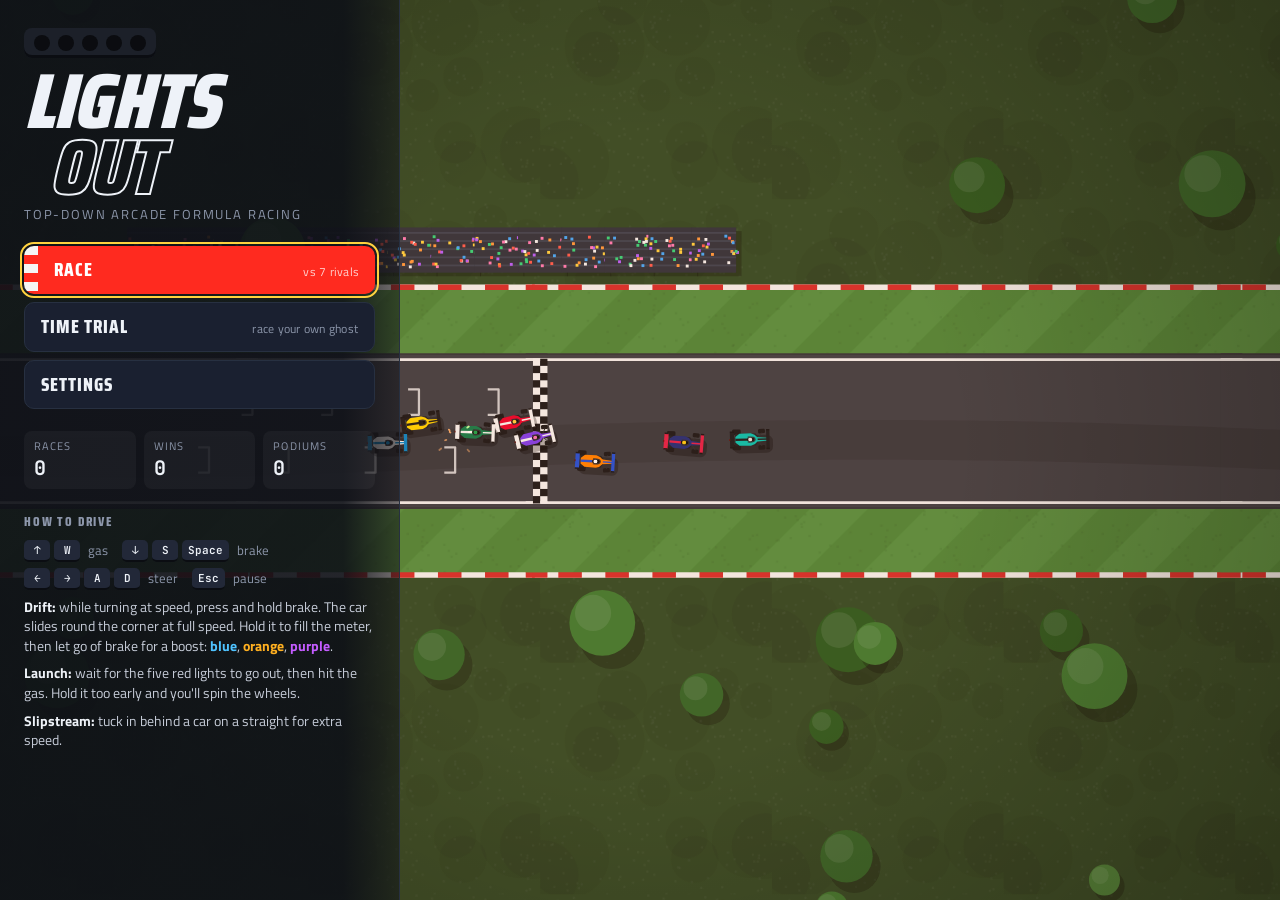
==== index.html @ a13f4bcb "Lights Out phase 1: top-down arcade racer One player against 7 AI drivers or a time trial against yo" ====
<!doctype html>
<html lang="en">
<head>
  <meta charset="utf-8">
  <meta name="viewport" content="width=device-width, initial-scale=1, maximum-scale=1, user-scalable=no, viewport-fit=cover">
  <title>Lights Out</title>
  <meta name="description" content="Top-down arcade Formula racing. Play in the browser or add it to your home screen.">
  <meta name="theme-color" content="#0d1016">
  <meta name="mobile-web-app-capable" content="yes">
  <meta name="apple-mobile-web-app-capable" content="yes">
  <meta name="apple-mobile-web-app-status-bar-style" content="black-translucent">
  <meta name="apple-mobile-web-app-title" content="Lights Out">
  <link rel="manifest" href="manifest.webmanifest">
  <link rel="icon" href="icons/icon.svg" type="image/svg+xml">
  <link rel="apple-touch-icon" href="icons/apple-touch-icon.png">
  <link rel="preconnect" href="https://fonts.googleapis.com">
  <link rel="preconnect" href="https://fonts.gstatic.com" crossorigin>
  <link rel="stylesheet" href="https://fonts.googleapis.com/css2?family=JetBrains+Mono:wght@500;700&family=Saira+Condensed:wght@600;800;900&family=Titillium+Web:wght@400;600;700&display=swap">
  <link rel="stylesheet" href="css/style.css">
</head>
<body>
  <canvas id="game" aria-label="Race view"></canvas>
  <div id="insets" aria-hidden="true"></div>

  <div id="touch" class="touch" hidden>
    <div class="tbtn" data-btn="left" aria-label="Steer left">
      <svg viewBox="0 0 24 24" fill="none" stroke="currentColor" stroke-width="3" stroke-linecap="round" stroke-linejoin="round"><path d="M15 5l-7 7 7 7"/></svg>
    </div>
    <div class="tbtn" data-btn="right" aria-label="Steer right">
      <svg viewBox="0 0 24 24" fill="none" stroke="currentColor" stroke-width="3" stroke-linecap="round" stroke-linejoin="round"><path d="M9 5l7 7-7 7"/></svg>
    </div>
    <div class="tbtn" data-btn="brake" aria-label="Brake">BRAKE</div>
    <div class="tbtn" data-btn="gas" aria-label="Gas">GAS</div>
  </div>
  <button id="pauseBtn" class="pause-btn" aria-label="Pause" hidden><i></i></button>

  <div id="ui"></div>

  <script type="module" src="js/main.js"></script>
</body>
</html>
---- css/style.css ----
/* Layout: a pit-wall timing monitor floating over a live race. Left rail on
   wide screens, bottom sheet on phones; pause and results are centred modals. */
:root {
  --asphalt: #0d1016;
  --panel: rgba(13, 16, 23, 0.9);
  --panel-solid: #131822;
  --raise: #1a2030;
  --line: #273041;
  --text: #eef2f8;
  --muted: #8d97ab;
  --lights: #ff2a1f; /* start-light red */
  --purple: #b65cff; /* fastest lap */
  --green: #31d67b; /* personal best */
  --yellow: #ffd23f;
  --kerb: #f5f5f5;
  --t1: #4fc3ff;
  --t2: #ffb020;
  --t3: #c45cff;
  --font-display: "Saira Condensed", "Arial Narrow", system-ui, sans-serif;
  --font-ui: "Titillium Web", system-ui, -apple-system, "Segoe UI", sans-serif;
  --font-data: "JetBrains Mono", ui-monospace, "SF Mono", Menlo, monospace;
  color-scheme: dark;
}

html,
body {
  height: 100%;
  margin: 0;
  background: var(--asphalt);
  color: var(--text);
  overflow: hidden;
  overscroll-behavior: none;
}

body {
  font-family: var(--font-ui);
  font-size: 15px;
  line-height: 1.45;
  -webkit-font-smoothing: antialiased;
  touch-action: none;
  -webkit-user-select: none;
  user-select: none;
  -webkit-touch-callout: none;
  -webkit-tap-highlight-color: transparent;
}

#game {
  position: fixed;
  inset: 0;
  display: block;
  background: var(--asphalt);
}

#insets {
  position: fixed;
  visibility: hidden;
  pointer-events: none;
  padding: env(safe-area-inset-top, 0px) env(safe-area-inset-right, 0px) env(safe-area-inset-bottom, 0px) env(safe-area-inset-left, 0px);
}

[hidden] {
  display: none !important;
}

button {
  font: inherit;
  color: inherit;
  cursor: pointer;
}

button:focus-visible {
  outline: 2px solid var(--yellow);
  outline-offset: 2px;
}

/* ---------- touch controls ---------- */

.touch {
  position: fixed;
  inset: 0;
  z-index: 5;
  touch-action: none;
}

.tbtn {
  position: absolute;
  bottom: calc(env(safe-area-inset-bottom, 0px) + 18px);
  width: 78px;
  height: 78px;
  border-radius: 22px;
  display: grid;
  place-items: center;
  background: rgba(10, 13, 19, 0.42);
  border: 2px solid rgba(255, 255, 255, 0.2);
  color: rgba(255, 255, 255, 0.85);
  font: 800 15px/1 var(--font-display);
  letter-spacing: 0.08em;
  transition: transform 60ms, background 60ms;
  backdrop-filter: blur(2px);
  -webkit-backdrop-filter: blur(2px);
}

.tbtn svg {
  width: 30px;
  height: 30px;
}

.tbtn.on {
  background: rgba(255, 255, 255, 0.3);
  transform: scale(0.95);
}

.tbtn[data-btn="left"] {
  left: max(16px, calc(env(safe-area-inset-left, 0px) + 12px));
}

.tbtn[data-btn="right"] {
  left: calc(max(16px, calc(env(safe-area-inset-left, 0px) + 12px)) + 90px);
}

.tbtn[data-btn="brake"] {
  right: calc(max(16px, calc(env(safe-area-inset-right, 0px) + 12px)) + 90px);
  border-color: rgba(255, 90, 79, 0.55);
}

.tbtn[data-btn="gas"] {
  right: max(16px, calc(env(safe-area-inset-right, 0px) + 12px));
  height: 104px;
  border-color: rgba(49, 214, 123, 0.6);
}

/* Narrow phones: smaller buttons so the two thumbs' groups stay well apart. */
@media (max-width: 400px) {
  .tbtn {
    width: 70px;
    height: 70px;
    border-radius: 20px;
  }
  .tbtn[data-btn="right"] {
    left: calc(max(14px, calc(env(safe-area-inset-left, 0px) + 12px)) + 78px);
  }
  .tbtn[data-btn="brake"] {
    right: calc(max(14px, calc(env(safe-area-inset-right, 0px) + 12px)) + 78px);
  }
  .tbtn[data-btn="gas"] {
    height: 96px;
  }
}

@media (min-width: 700px) and (min-height: 500px) {
  .tbtn {
    width: 92px;
    height: 92px;
  }
  .tbtn[data-btn="right"] {
    left: calc(max(16px, calc(env(safe-area-inset-left, 0px) + 12px)) + 106px);
  }
  .tbtn[data-btn="brake"] {
    right: calc(max(16px, calc(env(safe-area-inset-right, 0px) + 12px)) + 106px);
  }
  .tbtn[data-btn="gas"] {
    height: 120px;
  }
}

.pause-btn {
  position: fixed;
  z-index: 6;
  top: calc(env(safe-area-inset-top, 0px) + 10px);
  right: max(12px, calc(env(safe-area-inset-right, 0px) + 12px));
  width: 44px;
  height: 44px;
  border-radius: 12px;
  border: 0;
  background: rgba(11, 14, 20, 0.76);
  display: grid;
  place-items: center;
}

.pause-btn i {
  display: block;
  width: 14px;
  height: 16px;
  border-left: 4px solid var(--text);
  border-right: 4px solid var(--text);
  box-sizing: border-box;
}

/* ---------- screens ---------- */

#ui {
  position: fixed;
  inset: 0;
  z-index: 10;
  pointer-events: none;
}

.screen {
  position: absolute;
  inset: 0;
  display: flex;
}

.sheet {
  pointer-events: auto;
  touch-action: pan-y;
  -webkit-user-select: none;
  width: min(400px, 45vw);
  min-width: 320px;
  height: 100%;
  box-sizing: border-box;
  overflow-y: auto;
  overscroll-behavior: contain;
  display: flex;
  flex-direction: column;
  gap: 22px;
  padding-block: max(28px, calc(env(safe-area-inset-top, 0px) + 16px)) max(28px, calc(env(safe-area-inset-bottom, 0px) + 16px));
  padding-left: max(24px, calc(env(safe-area-inset-left, 0px) + 16px));
  padding-right: 24px;
  background: linear-gradient(90deg, var(--panel) 0%, var(--panel) 86%, rgba(13, 16, 23, 0.55) 100%);
  border-right: 1px solid var(--line);
}

@media (max-width: 640px) {
  .screen.rail {
    align-items: flex-end;
  }
  .sheet {
    width: 100%;
    min-width: 0;
    height: auto;
    max-height: 80%;
    border-right: 0;
    border-top: 1px solid var(--line);
    border-radius: 20px 20px 0 0;
    background: var(--panel);
    gap: 18px;
    padding-block: 20px max(20px, calc(env(safe-area-inset-bottom, 0px) + 12px));
    padding-left: max(16px, env(safe-area-inset-left, 0px));
    padding-right: max(16px, env(safe-area-inset-right, 0px));
  }
}

@media (max-height: 520px) and (min-width: 641px) {
  .sheet {
    gap: 14px;
    padding-block: max(14px, env(safe-area-inset-top, 0px)) max(14px, env(safe-area-inset-bottom, 0px));
  }
}

/* ---------- brand ---------- */

.brand {
  display: flex;
  flex-direction: column;
  gap: 6px;
}

.gantry {
  display: flex;
  gap: 8px;
  padding: 7px 10px;
  width: max-content;
  background: #1c2029;
  border-radius: 8px;
  box-shadow: inset 0 -3px 0 #0b0d12;
}

.gantry i {
  width: 16px;
  height: 16px;
  border-radius: 50%;
  background: #0b0c10;
  animation-duration: 5s;
  animation-iteration-count: infinite;
}

/* Lights come on one by one, then all go out together. */
.gantry i:nth-child(1) { animation-name: light1; }
.gantry i:nth-child(2) { animation-name: light2; }
.gantry i:nth-child(3) { animation-name: light3; }
.gantry i:nth-child(4) { animation-name: light4; }
.gantry i:nth-child(5) { animation-name: light5; }

@keyframes light1 { 0%, 10% { background: #0b0c10; box-shadow: none; } 10.01%, 72% { background: var(--lights); box-shadow: 0 0 12px rgba(255, 42, 31, 0.7); } 72.01%, 100% { background: #0b0c10; box-shadow: none; } }
@keyframes light2 { 0%, 22% { background: #0b0c10; box-shadow: none; } 22.01%, 72% { background: var(--lights); box-shadow: 0 0 12px rgba(255, 42, 31, 0.7); } 72.01%, 100% { background: #0b0c10; box-shadow: none; } }
@keyframes light3 { 0%, 34% { background: #0b0c10; box-shadow: none; } 34.01%, 72% { background: var(--lights); box-shadow: 0 0 12px rgba(255, 42, 31, 0.7); } 72.01%, 100% { background: #0b0c10; box-shadow: none; } }
@keyframes light4 { 0%, 46% { background: #0b0c10; box-shadow: none; } 46.01%, 72% { background: var(--lights); box-shadow: 0 0 12px rgba(255, 42, 31, 0.7); } 72.01%, 100% { background: #0b0c10; box-shadow: none; } }
@keyframes light5 { 0%, 58% { background: #0b0c10; box-shadow: none; } 58.01%, 72% { background: var(--lights); box-shadow: 0 0 12px rgba(255, 42, 31, 0.7); } 72.01%, 100% { background: #0b0c10; box-shadow: none; } }

@media (prefers-reduced-motion: reduce) {
  .gantry i {
    animation: none !important;
    background: var(--lights);
  }
}

.logo {
  margin: 4px 0 0;
  font: 900 italic clamp(54px, 9vw, 78px) / 0.84 var(--font-display);
  text-transform: uppercase;
  letter-spacing: -0.01em;
  display: flex;
  flex-direction: column;
}

.logo span:last-child {
  color: transparent;
  -webkit-text-stroke: 2px var(--text);
  padding-left: 0.32em;
}

.tag {
  margin: 0;
  color: var(--muted);
  font-size: 13px;
  letter-spacing: 0.14em;
  text-transform: uppercase;
}

/* ---------- buttons ---------- */

.menu {
  display: flex;
  flex-direction: column;
  gap: 8px;
}

.btn {
  display: flex;
  align-items: baseline;
  justify-content: space-between;
  gap: 12px;
  width: 100%;
  padding: 13px 16px;
  border-radius: 10px;
  border: 1px solid var(--line);
  background: var(--raise);
  text-align: left;
  font: 800 19px/1.1 var(--font-display);
  letter-spacing: 0.05em;
  text-transform: uppercase;
  transition: background 120ms, transform 80ms;
}

.btn small {
  font: 500 12px var(--font-ui);
  letter-spacing: 0.02em;
  text-transform: none;
  color: var(--muted);
}

.btn:hover {
  background: #222a3c;
}

.btn:active {
  transform: translateY(1px);
}

/* Primary action wears a kerb on its leading edge. */
.btn.primary {
  border: 0;
  padding-left: 30px;
  color: #fff;
  background:
    linear-gradient(var(--lights), var(--lights)) 14px 0 / calc(100% - 14px) 100% no-repeat,
    repeating-linear-gradient(180deg, var(--kerb) 0 9px, var(--lights) 9px 18px);
}

.btn.primary small {
  color: rgba(255, 255, 255, 0.78);
}

.btn.primary:hover {
  filter: brightness(1.08);
}

.btn.danger span {
  color: var(--lights);
}

.kbd {
  font-family: var(--font-data) !important;
  font-size: 11px !important;
}

@media (pointer: coarse) {
  .kbd {
    display: none;
  }
}

/* ---------- title ---------- */

.stats {
  margin: 0;
  display: grid;
  grid-template-columns: repeat(3, 1fr);
  gap: 8px;
}

.stats div {
  padding: 8px 10px;
  border-radius: 8px;
  background: rgba(255, 255, 255, 0.04);
}

.stats dt {
  font-size: 11px;
  color: var(--muted);
  letter-spacing: 0.1em;
  text-transform: uppercase;
}

.stats dd {
  margin: 0;
  font: 700 20px var(--font-data);
  font-variant-numeric: tabular-nums;
}

.howto h2 {
  margin: 0 0 8px;
  font: 800 13px var(--font-display);
  letter-spacing: 0.14em;
  text-transform: uppercase;
  color: var(--muted);
}

.howto p {
  margin: 8px 0 0;
  font-size: 13.5px;
  color: #c6ccd8;
  max-width: 62ch;
}

.howto b {
  color: var(--text);
}

.keys {
  display: flex;
  flex-wrap: wrap;
  gap: 6px 14px;
  font-size: 13px;
  color: var(--muted);
}

.keys div {
  display: flex;
  align-items: center;
  gap: 4px;
}

.keys span {
  margin-left: 4px;
}

kbd {
  font: 600 11px var(--font-data);
  min-width: 14px;
  text-align: center;
  padding: 3px 6px;
  border-radius: 5px;
  background: #222838;
  border-bottom: 2px solid #0b0d12;
  color: var(--text);
}

.t1 { color: var(--t1); font-weight: 700; }
.t2 { color: var(--t2); font-weight: 700; }
.t3 { color: var(--t3); font-weight: 700; }

/* ---------- setup ---------- */

.sheet-head {
  display: flex;
  align-items: center;
  gap: 10px;
}

.sheet-head h2 {
  margin: 0;
  font: 900 italic 34px/1 var(--font-display);
  text-transform: uppercase;
}

.back {
  width: 38px;
  height: 38px;
  border-radius: 10px;
  border: 1px solid var(--line);
  background: var(--raise);
  font: 700 24px/1 var(--font-ui);
  display: grid;
  place-items: center;
  padding: 0 0 3px;
}

.tracks {
  display: flex;
  flex-direction: column;
  gap: 8px;
}

.track {
  display: grid;
  grid-template-columns: 112px 1fr;
  gap: 12px;
  align-items: center;
  padding: 10px;
  border-radius: 12px;
  border: 1px solid var(--line);
  background: rgba(255, 255, 255, 0.03);
  text-align: left;
}

.track[aria-selected="true"] {
  border-color: var(--text);
  background: rgba(255, 255, 255, 0.08);
  box-shadow: inset 3px 0 0 var(--lights);
}

.thumb {
  width: 112px;
  height: 78px;
  border-radius: 8px;
  background: #0a0d12;
}

.tinfo {
  display: flex;
  flex-direction: column;
  gap: 2px;
  min-width: 0;
}

.tinfo b {
  font: 800 19px/1.1 var(--font-display);
  text-transform: uppercase;
  letter-spacing: 0.03em;
}

.blurb {
  font-size: 12.5px;
  color: #b9c0cd;
  line-height: 1.35;
}

.meta {
  font: 500 11px var(--font-data);
  color: var(--muted);
  margin-top: 2px;
}

.meta .pb {
  color: var(--purple);
}

.opts {
  display: flex;
  flex-direction: column;
  gap: 14px;
}

.opt {
  display: flex;
  flex-direction: column;
  gap: 6px;
}

.label {
  font: 800 12px var(--font-display);
  letter-spacing: 0.14em;
  text-transform: uppercase;
  color: var(--muted);
}

.hint,
.fine {
  margin: 0;
  font-size: 12.5px;
  color: var(--muted);
}

.seg {
  display: grid;
  grid-auto-flow: column;
  grid-auto-columns: 1fr;
  gap: 4px;
  padding: 4px;
  border-radius: 10px;
  background: #0b0e14;
  border: 1px solid var(--line);
}

.seg button {
  padding: 8px 6px;
  border: 0;
  border-radius: 7px;
  background: transparent;
  color: var(--muted);
  font: 800 15px var(--font-display);
  letter-spacing: 0.06em;
  text-transform: uppercase;
}

.seg button.on {
  background: var(--text);
  color: #0d1016;
}

.go {
  margin-top: auto;
}

/* ---------- modals ---------- */

.screen.center {
  align-items: center;
  justify-content: center;
  background: rgba(5, 7, 10, 0.55);
  pointer-events: auto;
}

.modal {
  pointer-events: auto;
  touch-action: pan-y;
  width: min(540px, calc(100% - 32px));
  max-height: calc(100% - 32px - env(safe-area-inset-top, 0px) - env(safe-area-inset-bottom, 0px));
  box-sizing: border-box;
  overflow-y: auto;
  padding: 22px;
  border-radius: 18px;
  background: var(--panel-solid);
  border: 1px solid var(--line);
  display: flex;
  flex-direction: column;
  gap: 16px;
}

.modal-title {
  margin: 0;
  font: 900 italic 40px/1 var(--font-display);
  text-transform: uppercase;
}

.res-head {
  display: flex;
  align-items: center;
  gap: 16px;
}

.res-head h2 {
  margin: 0;
  font: 900 italic 30px/1 var(--font-display);
  text-transform: uppercase;
}

.res-head p {
  margin: 4px 0 0;
  color: var(--muted);
  font-size: 13px;
}

.res-pos {
  flex: none;
  width: 84px;
  height: 84px;
  border-radius: 16px;
  display: grid;
  place-items: center;
  font: 900 italic 46px/1 var(--font-display);
  background: var(--raise);
  border: 2px solid var(--line);
}

.res-pos.pos-1 { color: #1a1300; background: var(--yellow); border-color: var(--yellow); }
.res-pos.pos-2 { color: #111; background: #d9dee7; border-color: #d9dee7; }
.res-pos.pos-3 { color: #1b0e04; background: #d58b4a; border-color: #d58b4a; }

.table-wrap {
  overflow-x: auto;
  min-width: 0;
}

.res-table {
  width: 100%;
  border-collapse: collapse;
  font-size: 13.5px;
}

.res-table th {
  text-align: left;
  font: 800 11px var(--font-display);
  letter-spacing: 0.12em;
  text-transform: uppercase;
  color: var(--muted);
  padding: 4px 8px;
  border-bottom: 1px solid var(--line);
}

.res-table td {
  padding: 6px 8px;
  border-bottom: 1px solid rgba(255, 255, 255, 0.04);
  white-space: nowrap;
}

.res-table td:nth-child(2) {
  font: 800 15px var(--font-display);
  letter-spacing: 0.04em;
}

.res-table .nm {
  font: 400 12.5px var(--font-ui);
  color: var(--muted);
  letter-spacing: 0;
  margin-left: 4px;
}

.res-table .num {
  font-family: var(--font-data);
  font-size: 12.5px;
  font-variant-numeric: tabular-nums;
}

.res-table th:nth-child(n + 3),
.res-table td:nth-child(n + 3) {
  text-align: right;
}

.res-table tr.me td {
  background: rgba(255, 255, 255, 0.08);
}

.res-table .purple {
  color: var(--purple);
}

.swatch {
  display: inline-block;
  width: 4px;
  height: 14px;
  margin-right: 8px;
  vertical-align: -2px;
  border-radius: 1px;
}

@media (max-width: 460px) {
  .res-table .nm {
    display: none;
  }
}

.chips {
  margin: 0;
  padding: 0;
  list-style: none;
  display: flex;
  flex-wrap: wrap;
  gap: 6px;
}

.chips li {
  font: 600 12.5px var(--font-ui);
  padding: 5px 10px;
  border-radius: 999px;
  border: 1px solid var(--line);
}

.chips .purple {
  color: var(--purple);
  border-color: rgba(182, 92, 255, 0.45);
}

.chips .green {
  color: var(--green);
  border-color: rgba(49, 214, 123, 0.45);
}
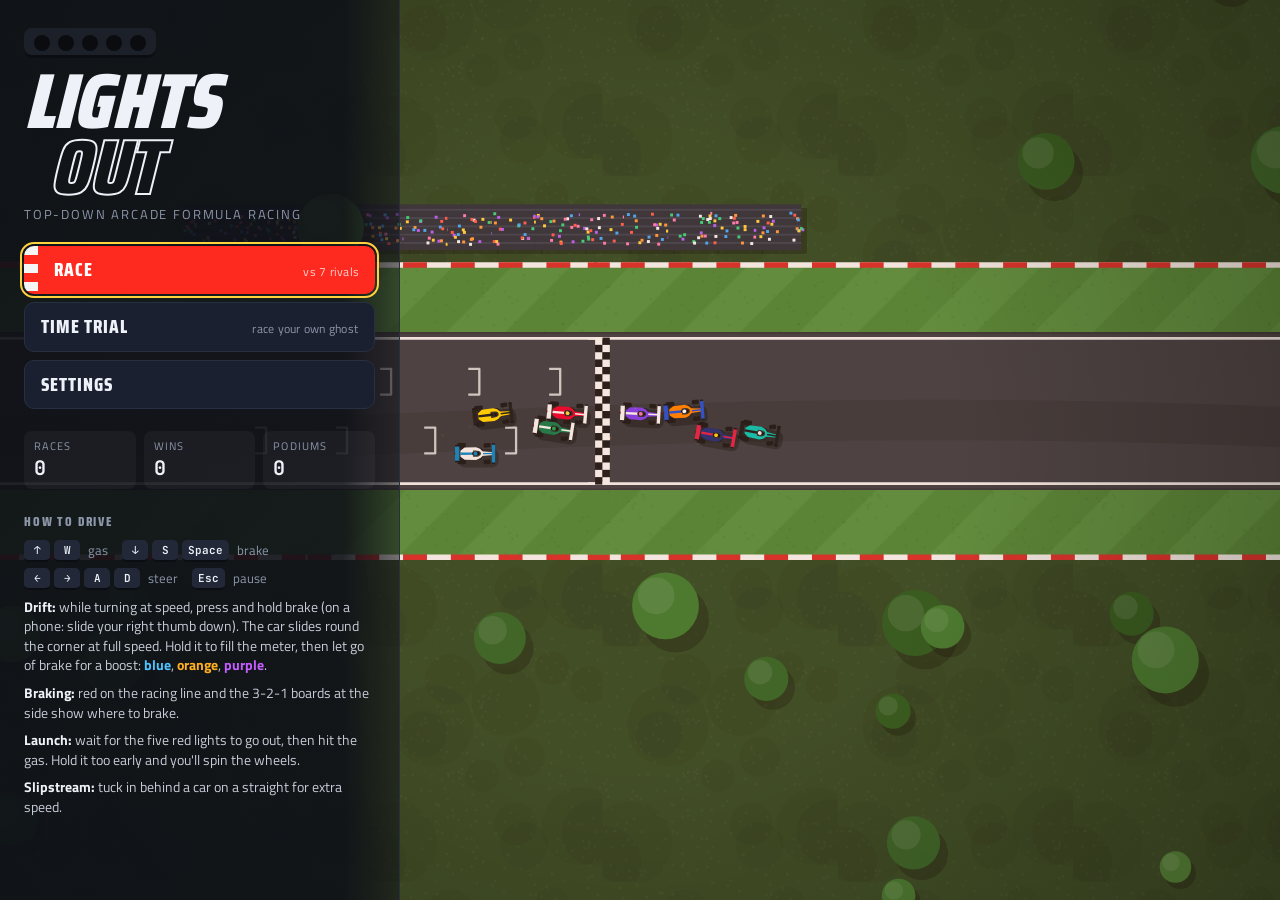
==== commit 0d2e07e9: "Phone slider controls and braking hints Replace the four touch buttons with a proportional steering " ====
--- a/index.html
+++ b/index.html
@@ -23,14 +23,17 @@
   <div id="insets" aria-hidden="true"></div>
 
   <div id="touch" class="touch" hidden>
-    <div class="tbtn" data-btn="left" aria-label="Steer left">
-      <svg viewBox="0 0 24 24" fill="none" stroke="currentColor" stroke-width="3" stroke-linecap="round" stroke-linejoin="round"><path d="M15 5l-7 7 7 7"/></svg>
+    <div class="steer-pad" aria-label="Steering: slide left or right">
+      <span class="steer-arrow l" aria-hidden="true">‹</span>
+      <span class="steer-arrow r" aria-hidden="true">›</span>
+      <span class="steer-center" aria-hidden="true"></span>
+      <span class="steer-knob" aria-hidden="true"></span>
     </div>
-    <div class="tbtn" data-btn="right" aria-label="Steer right">
-      <svg viewBox="0 0 24 24" fill="none" stroke="currentColor" stroke-width="3" stroke-linecap="round" stroke-linejoin="round"><path d="M9 5l7 7-7 7"/></svg>
+    <div class="pedal" aria-label="Pedal: slide up for gas, down for brake">
+      <span class="pedal-label gas">GAS</span>
+      <span class="pedal-label brake">BRAKE</span>
+      <span class="pedal-knob" aria-hidden="true"></span>
     </div>
-    <div class="tbtn" data-btn="brake" aria-label="Brake">BRAKE</div>
-    <div class="tbtn" data-btn="gas" aria-label="Gas">GAS</div>
   </div>
   <button id="pauseBtn" class="pause-btn" aria-label="Pause" hidden><i></i></button>
 
--- a/css/style.css
+++ b/css/style.css
@@ -82,84 +82,150 @@
   touch-action: none;
 }
 
-.tbtn {
+/* Left thumb: steering strip, about two thirds of the width. */
+.steer-pad {
   position: absolute;
+  left: max(14px, calc(env(safe-area-inset-left, 0px) + 12px));
   bottom: calc(env(safe-area-inset-bottom, 0px) + 18px);
-  width: 78px;
-  height: 78px;
-  border-radius: 22px;
-  display: grid;
-  place-items: center;
+  width: min(calc(66.6% - 36px), 380px);
+  height: 84px;
+  box-sizing: border-box;
+  border-radius: 26px;
   background: rgba(10, 13, 19, 0.42);
-  border: 2px solid rgba(255, 255, 255, 0.2);
-  color: rgba(255, 255, 255, 0.85);
-  font: 800 15px/1 var(--font-display);
-  letter-spacing: 0.08em;
-  transition: transform 60ms, background 60ms;
+  border: 2px solid rgba(255, 255, 255, 0.18);
   backdrop-filter: blur(2px);
   -webkit-backdrop-filter: blur(2px);
 }
 
-.tbtn svg {
-  width: 30px;
-  height: 30px;
-}
-
-.tbtn.on {
-  background: rgba(255, 255, 255, 0.3);
-  transform: scale(0.95);
-}
-
-.tbtn[data-btn="left"] {
-  left: max(16px, calc(env(safe-area-inset-left, 0px) + 12px));
-}
-
-.tbtn[data-btn="right"] {
-  left: calc(max(16px, calc(env(safe-area-inset-left, 0px) + 12px)) + 90px);
-}
-
-.tbtn[data-btn="brake"] {
-  right: calc(max(16px, calc(env(safe-area-inset-right, 0px) + 12px)) + 90px);
-  border-color: rgba(255, 90, 79, 0.55);
-}
-
-.tbtn[data-btn="gas"] {
-  right: max(16px, calc(env(safe-area-inset-right, 0px) + 12px));
-  height: 104px;
-  border-color: rgba(49, 214, 123, 0.6);
-}
-
-/* Narrow phones: smaller buttons so the two thumbs' groups stay well apart. */
-@media (max-width: 400px) {
-  .tbtn {
-    width: 70px;
-    height: 70px;
-    border-radius: 20px;
+.steer-pad::before {
+  content: "";
+  position: absolute;
+  left: 34px;
+  right: 34px;
+  top: 50%;
+  height: 4px;
+  margin-top: -2px;
+  border-radius: 2px;
+  background: rgba(255, 255, 255, 0.14);
+}
+
+.steer-arrow {
+  position: absolute;
+  top: 50%;
+  transform: translateY(-54%);
+  font: 700 30px/1 var(--font-ui);
+  color: rgba(255, 255, 255, 0.42);
+}
+
+.steer-arrow.l { left: 12px; }
+.steer-arrow.r { right: 12px; }
+
+.steer-center {
+  position: absolute;
+  left: 50%;
+  top: 16px;
+  bottom: 16px;
+  width: 2px;
+  margin-left: -1px;
+  border-radius: 1px;
+  background: rgba(255, 255, 255, 0.4);
+}
+
+.steer-knob,
+.pedal-knob {
+  position: absolute;
+  left: 50%;
+  width: 52px;
+  height: 52px;
+  margin-left: -26px;
+  border-radius: 50%;
+  box-sizing: border-box;
+  background: rgba(255, 255, 255, 0.16);
+  border: 2px solid rgba(255, 255, 255, 0.5);
+  transition: left 140ms ease-out, top 140ms ease-out, background 80ms;
+  pointer-events: none;
+}
+
+.steer-knob {
+  top: 50%;
+  margin-top: -26px;
+}
+
+.steer-pad.on .steer-knob,
+.pedal.on .pedal-knob {
+  background: rgba(255, 255, 255, 0.85);
+  transition: background 80ms;
+}
+
+.steer-pad.on .steer-center {
+  background: rgba(255, 210, 63, 0.9);
+}
+
+/* Right thumb: upright pedal. Gas on top, neutral band, brake at the bottom. */
+.pedal {
+  position: absolute;
+  right: max(14px, calc(env(safe-area-inset-right, 0px) + 12px));
+  bottom: calc(env(safe-area-inset-bottom, 0px) + 18px);
+  width: 84px;
+  height: min(240px, 34vh);
+  box-sizing: border-box;
+  border-radius: 26px;
+  border: 2px solid rgba(255, 255, 255, 0.18);
+  background: linear-gradient(
+    180deg,
+    rgba(49, 214, 123, 0.2) 0 52%,
+    rgba(10, 13, 19, 0.42) 52% 66%,
+    rgba(255, 90, 79, 0.22) 66% 100%
+  );
+  backdrop-filter: blur(2px);
+  -webkit-backdrop-filter: blur(2px);
+}
+
+.pedal.gas-on {
+  border-color: rgba(49, 214, 123, 0.8);
+  background: linear-gradient(
+    180deg,
+    rgba(49, 214, 123, 0.42) 0 52%,
+    rgba(10, 13, 19, 0.42) 52% 66%,
+    rgba(255, 90, 79, 0.22) 66% 100%
+  );
+}
+
+.pedal.brake-on {
+  border-color: rgba(255, 90, 79, 0.85);
+  background: linear-gradient(
+    180deg,
+    rgba(49, 214, 123, 0.2) 0 52%,
+    rgba(10, 13, 19, 0.42) 52% 66%,
+    rgba(255, 90, 79, 0.48) 66% 100%
+  );
+}
+
+.pedal-label {
+  position: absolute;
+  left: 0;
+  right: 0;
+  text-align: center;
+  font: 800 14px/1 var(--font-display);
+  letter-spacing: 0.08em;
+  color: rgba(255, 255, 255, 0.82);
+  pointer-events: none;
+}
+
+.pedal-label.gas { top: 14%; }
+.pedal-label.brake { bottom: 11%; }
+
+.pedal-knob {
+  top: 30%;
+  margin-top: -26px;
+}
+
+@media (orientation: landscape) and (max-height: 500px) {
+  .steer-pad {
+    width: min(calc(50% - 36px), 340px);
   }
-  .tbtn[data-btn="right"] {
-    left: calc(max(14px, calc(env(safe-area-inset-left, 0px) + 12px)) + 78px);
-  }
-  .tbtn[data-btn="brake"] {
-    right: calc(max(14px, calc(env(safe-area-inset-right, 0px) + 12px)) + 78px);
-  }
-  .tbtn[data-btn="gas"] {
-    height: 96px;
-  }
-}
-
-@media (min-width: 700px) and (min-height: 500px) {
-  .tbtn {
-    width: 92px;
-    height: 92px;
-  }
-  .tbtn[data-btn="right"] {
-    left: calc(max(16px, calc(env(safe-area-inset-left, 0px) + 12px)) + 106px);
-  }
-  .tbtn[data-btn="brake"] {
-    right: calc(max(16px, calc(env(safe-area-inset-right, 0px) + 12px)) + 106px);
-  }
-  .tbtn[data-btn="gas"] {
-    height: 120px;
+  .pedal {
+    height: min(220px, 58vh);
   }
 }
 
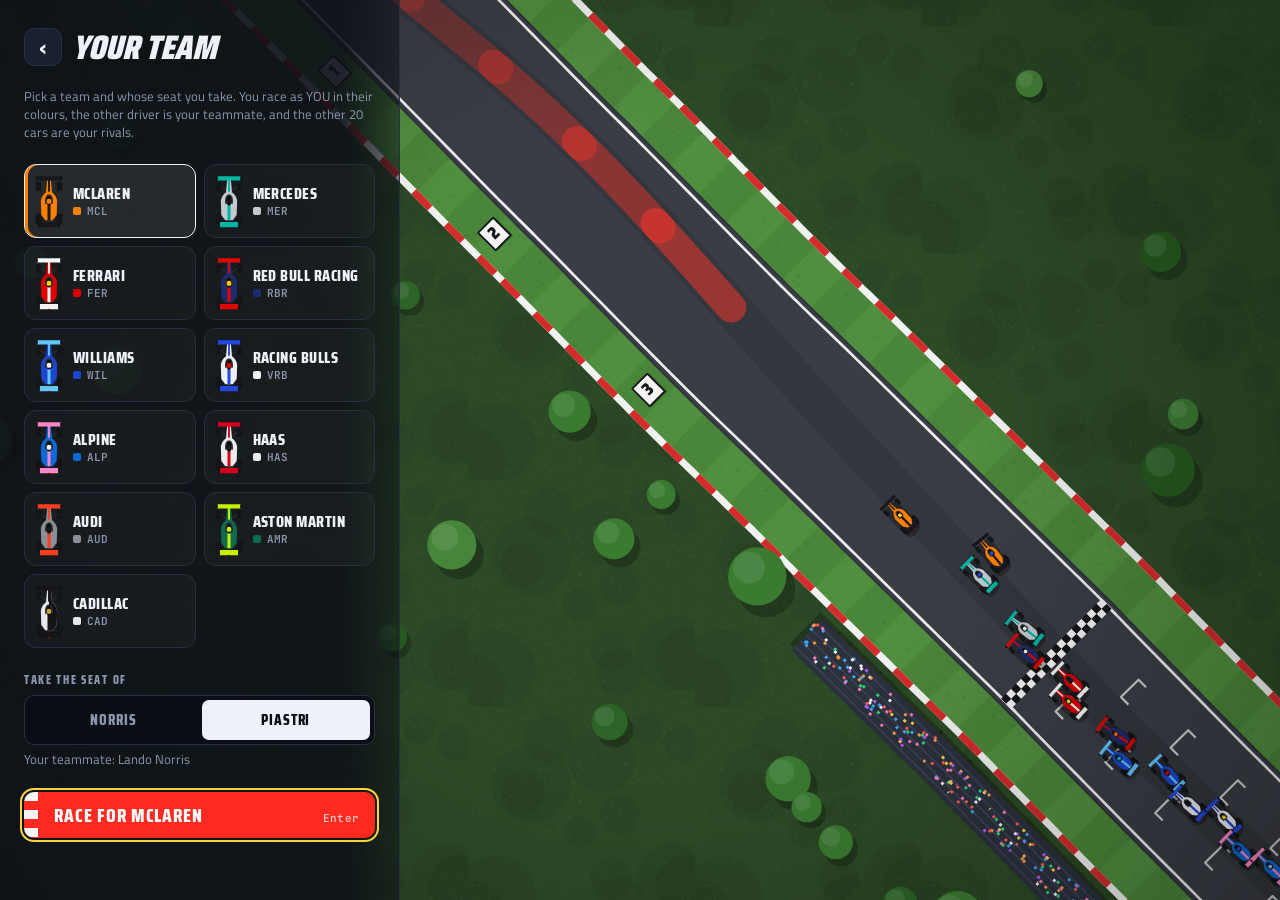
==== commit d50ff82e: "Tilt steering with two pedals, input gauges, circuit dropdown - Phone controls default to tilt: turn" ====
--- a/index.html
+++ b/index.html
@@ -34,6 +34,8 @@
       <span class="pedal-label brake">BRAKE</span>
       <span class="pedal-knob" aria-hidden="true"></span>
     </div>
+    <div class="pedal-btn brake" aria-label="Brake: left thumb"><span>BRAKE</span></div>
+    <div class="pedal-btn gas" aria-label="Gas: right thumb"><span>GAS</span></div>
   </div>
   <button id="pauseBtn" class="pause-btn" aria-label="Pause" hidden><i></i></button>
 
--- a/css/style.css
+++ b/css/style.css
@@ -1,6 +1,7 @@
 /* Layout: a pit-wall timing monitor floating over a live race. Left rail on
    wide screens, bottom sheet on phones; pause and results are centred modals. */
 :root {
+  --build: "12"; /* must match BUILD in js/main.js */
   --asphalt: #0d1016;
   --panel: rgba(13, 16, 23, 0.9);
   --panel-solid: #131822;
@@ -220,7 +221,64 @@
   margin-top: -26px;
 }
 
+/* Tilt mode: turn the phone to steer; brake under the left thumb, gas under
+   the right. The whole half of the screen counts (handled in input.js). */
+.pedal-btn {
+  display: none;
+  position: absolute;
+  bottom: calc(env(safe-area-inset-bottom, 0px) + 16px);
+  width: calc(50% - 21px);
+  height: clamp(96px, 15vh, 150px);
+  box-sizing: border-box;
+  border-radius: 28px;
+  border: 2px solid rgba(255, 255, 255, 0.2);
+  align-items: center;
+  justify-content: center;
+  font: 800 20px/1 var(--font-display);
+  letter-spacing: 0.1em;
+  color: rgba(255, 255, 255, 0.86);
+  pointer-events: none;
+  backdrop-filter: blur(2px);
+  -webkit-backdrop-filter: blur(2px);
+  transition: background 70ms, border-color 70ms, transform 70ms;
+}
+
+.pedal-btn.brake {
+  left: max(14px, calc(env(safe-area-inset-left, 0px) + 12px));
+  background: rgba(255, 90, 79, 0.17);
+}
+
+.pedal-btn.gas {
+  right: max(14px, calc(env(safe-area-inset-right, 0px) + 12px));
+  background: rgba(49, 214, 123, 0.16);
+}
+
+.pedal-btn.brake.on {
+  background: rgba(255, 90, 79, 0.58);
+  border-color: rgba(255, 120, 110, 0.95);
+  transform: scale(0.97);
+}
+
+.pedal-btn.gas.on {
+  background: rgba(49, 214, 123, 0.52);
+  border-color: rgba(90, 235, 150, 0.95);
+  transform: scale(0.97);
+}
+
+.touch.tilt .steer-pad,
+.touch.tilt .pedal {
+  display: none;
+}
+
+.touch.tilt .pedal-btn {
+  display: flex;
+}
+
 @media (orientation: landscape) and (max-height: 500px) {
+  .pedal-btn {
+    width: min(28vw, 240px);
+    height: min(40vh, 160px);
+  }
   .steer-pad {
     width: min(calc(50% - 36px), 340px);
   }
@@ -537,6 +595,75 @@
 .t2 { color: var(--t2); font-weight: 700; }
 .t3 { color: var(--t3); font-weight: 700; }
 
+/* ---------- team picker ---------- */
+
+.teams {
+  display: grid;
+  grid-template-columns: repeat(2, minmax(0, 1fr));
+  gap: 8px;
+}
+
+.team {
+  display: flex;
+  align-items: center;
+  gap: 10px;
+  min-width: 0;
+  padding: 8px 10px;
+  border-radius: 12px;
+  border: 1px solid var(--line);
+  background: rgba(255, 255, 255, 0.03);
+  text-align: left;
+}
+
+.team[aria-selected="true"] {
+  border-color: var(--text);
+  background: rgba(255, 255, 255, 0.09);
+  box-shadow: inset 3px 0 0 var(--team);
+}
+
+.team-car {
+  flex: none;
+  width: 28px;
+  height: 56px;
+}
+
+.team-info {
+  display: flex;
+  flex-direction: column;
+  gap: 2px;
+  min-width: 0;
+}
+
+.team-info b {
+  font: 800 16px/1.1 var(--font-display);
+  letter-spacing: 0.03em;
+  text-transform: uppercase;
+  white-space: nowrap;
+  overflow: hidden;
+  text-overflow: ellipsis;
+}
+
+.code {
+  font: 600 11px var(--font-data);
+  color: var(--muted);
+}
+
+.code::before,
+.dot {
+  content: "";
+  display: inline-block;
+  width: 8px;
+  height: 8px;
+  border-radius: 2px;
+  margin-right: 6px;
+  vertical-align: 0;
+  background: var(--c);
+}
+
+.dot {
+  display: inline-block;
+}
+
 /* ---------- setup ---------- */
 
 .sheet-head {
@@ -563,10 +690,67 @@
   padding: 0 0 3px;
 }
 
-.tracks {
+.track-pick {
   display: flex;
   flex-direction: column;
   gap: 8px;
+}
+
+.pick-row {
+  display: grid;
+  grid-template-columns: 44px 1fr 44px;
+  gap: 8px;
+}
+
+.pick-row .step {
+  height: 48px;
+  border-radius: 12px;
+  border: 1px solid var(--line);
+  background: var(--raise);
+  font: 700 26px/1 var(--font-ui);
+  padding: 0 0 3px;
+}
+
+#track-select {
+  appearance: none;
+  -webkit-appearance: none;
+  min-width: 0;
+  height: 48px;
+  padding: 0 38px 0 14px;
+  border-radius: 12px;
+  border: 1px solid var(--line);
+  background: var(--raise)
+    url("data:image/svg+xml,%3Csvg xmlns='http://www.w3.org/2000/svg' width='14' height='9' viewBox='0 0 14 9'%3E%3Cpath d='M1 1l6 6 6-6' fill='none' stroke='%23eef2f8' stroke-width='2'/%3E%3C/svg%3E")
+    no-repeat right 14px center;
+  color: var(--text);
+  font: 700 16px/1 var(--font-ui);
+  text-overflow: ellipsis;
+  white-space: nowrap;
+  color-scheme: dark;
+  cursor: pointer;
+}
+
+#track-select:focus-visible {
+  outline: 2px solid var(--text);
+  outline-offset: 2px;
+}
+
+#track-select option {
+  font: 600 15px var(--font-ui);
+  background: #141925;
+  color: var(--text);
+}
+
+.track-card {
+  display: grid;
+  grid-template-columns: 112px 1fr;
+  gap: 12px;
+  align-items: center;
+  padding: 10px;
+  border-radius: 12px;
+  border: 1px solid var(--line);
+  background: rgba(255, 255, 255, 0.05);
+  box-shadow: inset 3px 0 0 var(--lights);
 }
 
 .track {
@@ -678,6 +862,94 @@
 
 .go {
   margin-top: auto;
+}
+
+/* ---------- season ---------- */
+
+.season {
+  display: flex;
+  flex-direction: column;
+  gap: 14px;
+}
+
+.season-next {
+  display: grid;
+  grid-template-columns: 112px 1fr;
+  gap: 12px;
+  align-items: center;
+  padding: 10px;
+  border-radius: 12px;
+  border: 1px solid var(--line);
+  background: rgba(255, 255, 255, 0.04);
+}
+
+.season-next b,
+.sb-head b {
+  font: 800 20px/1.1 var(--font-display);
+  letter-spacing: 0.03em;
+  text-transform: uppercase;
+}
+
+.eyebrow {
+  font: 800 11px var(--font-display);
+  letter-spacing: 0.14em;
+  text-transform: uppercase;
+  color: var(--muted);
+}
+
+.season-block {
+  display: flex;
+  flex-direction: column;
+  gap: 8px;
+  padding: 12px;
+  border-radius: 12px;
+  background: rgba(255, 255, 255, 0.04);
+}
+
+.sb-head {
+  display: flex;
+  flex-direction: column;
+  gap: 2px;
+}
+
+.gain {
+  color: var(--green);
+  font-family: var(--font-data);
+  font-size: 14px;
+}
+
+.up {
+  color: var(--green);
+  font-size: 14px;
+}
+
+.down {
+  color: #ff5a4f;
+  font-size: 14px;
+}
+
+.res-table tr.gap td {
+  padding: 0 8px;
+  color: var(--muted);
+  line-height: 1;
+}
+
+.res-table tr.later td {
+  color: var(--muted);
+}
+
+.calendar .gain {
+  font-size: 11px;
+}
+
+.res-head .eyebrow {
+  display: block;
+  margin-bottom: 2px;
+}
+
+.standings .pts {
+  font-weight: 700;
+  color: var(--text);
 }
 
 /* ---------- modals ---------- */
@@ -748,6 +1020,13 @@
 .table-wrap {
   overflow-x: auto;
   min-width: 0;
+  flex-shrink: 0; /* the card scrolls as a whole, never the table inside it */
+}
+
+.modal > *,
+.sheet > *,
+.season > * {
+  flex-shrink: 0;
 }
 
 .res-table {
@@ -797,6 +1076,10 @@
 
 .res-table tr.me td {
   background: rgba(255, 255, 255, 0.08);
+}
+
+.res-table tr.mate td {
+  background: rgba(255, 210, 63, 0.08);
 }
 
 .res-table .purple {
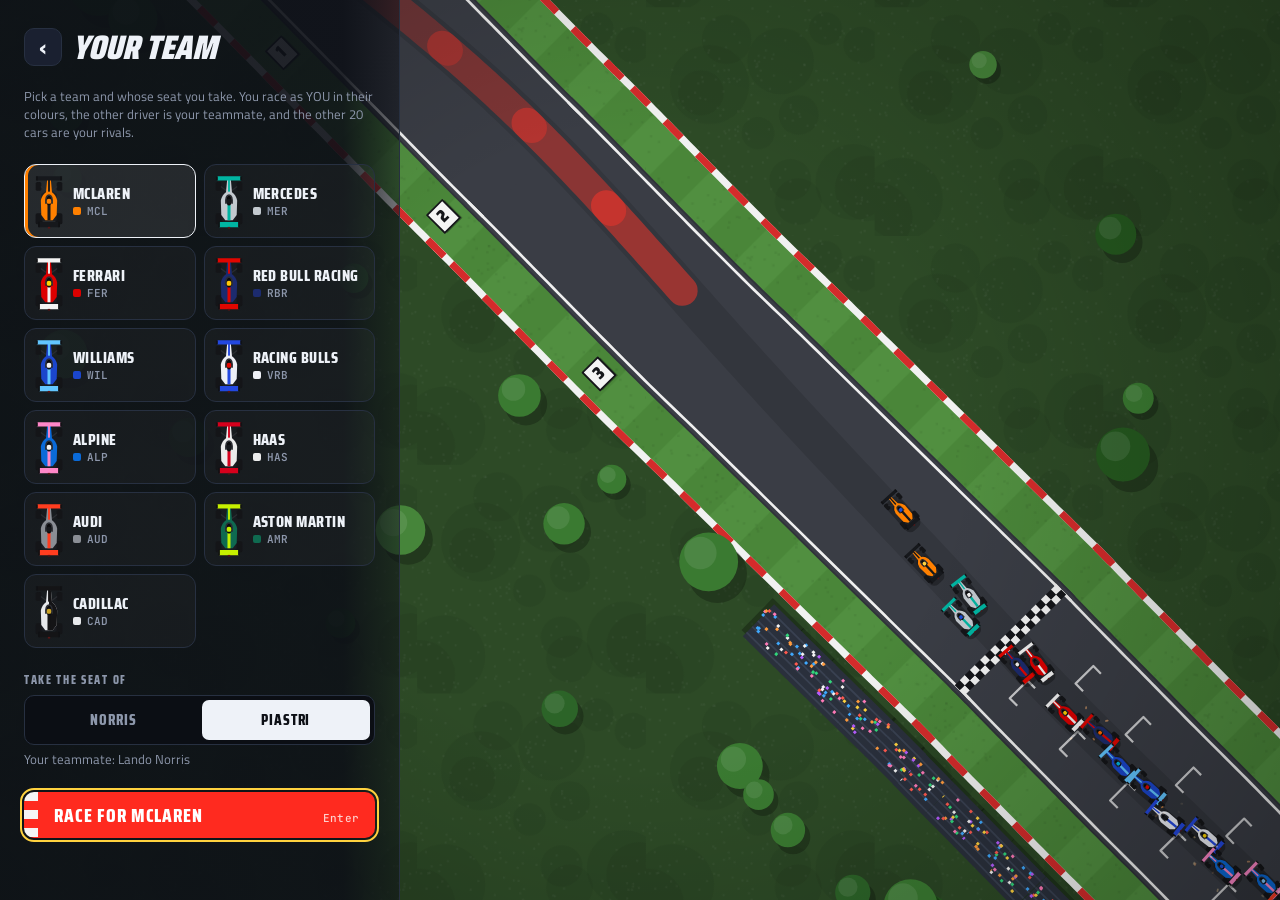
==== commit 2bec0288: "Phones play sideways with sliders; clear middle of the screen - Tilt steering removed (setting, two-" ====
--- a/index.html
+++ b/index.html
@@ -34,13 +34,13 @@
       <span class="pedal-label brake">BRAKE</span>
       <span class="pedal-knob" aria-hidden="true"></span>
     </div>
-    <div class="pedal-btn brake" aria-label="Brake: left thumb"><span>BRAKE</span></div>
-    <div class="pedal-btn gas" aria-label="Gas: right thumb"><span>GAS</span></div>
   </div>
   <button id="pauseBtn" class="pause-btn" aria-label="Pause" hidden><i></i></button>
 
   <div id="ui"></div>
 
+  <div class="rotate" id="rotate" aria-live="polite"><div class="rotate-card"><i class="rotate-phone" aria-hidden="true"></i><b>Turn your phone sideways</b><span>Lights Out is played in landscape.</span></div></div>
+
   <script type="module" src="js/main.js"></script>
 </body>
 </html>
--- a/css/style.css
+++ b/css/style.css
@@ -1,7 +1,7 @@
 /* Layout: a pit-wall timing monitor floating over a live race. Left rail on
    wide screens, bottom sheet on phones; pause and results are centred modals. */
 :root {
-  --build: "12"; /* must match BUILD in js/main.js */
+  --build: "14"; /* must match BUILD in js/main.js */
   --asphalt: #0d1016;
   --panel: rgba(13, 16, 23, 0.9);
   --panel-solid: #131822;
@@ -221,69 +221,100 @@
   margin-top: -26px;
 }
 
-/* Tilt mode: turn the phone to steer; brake under the left thumb, gas under
-   the right. The whole half of the screen counts (handled in input.js). */
-.pedal-btn {
+/* Phone held sideways: the strip stays out of the middle, the pedal is tall. */
+@media (orientation: landscape) and (max-height: 500px) {
+  .steer-pad {
+    width: min(32vw, 290px);
+    height: 88px;
+  }
+  .pedal {
+    width: 96px;
+    height: min(52vh, 200px);
+  }
+}
+
+/* Swapped sides: steering under the right thumb, gas and brake under the
+   left (and the pause button moves over with the pedal). */
+.touch.swap .steer-pad {
+  left: auto;
+  right: max(14px, calc(env(safe-area-inset-right, 0px) + 12px));
+}
+
+.touch.swap .pedal {
+  right: auto;
+  left: max(14px, calc(env(safe-area-inset-left, 0px) + 12px));
+}
+
+html.swap-controls .pause-btn {
+  right: auto;
+  left: max(12px, calc(env(safe-area-inset-left, 0px) + 12px));
+}
+
+/* Phones play sideways: held upright, this covers everything. */
+.rotate {
   display: none;
-  position: absolute;
-  bottom: calc(env(safe-area-inset-bottom, 0px) + 16px);
-  width: calc(50% - 21px);
-  height: clamp(96px, 15vh, 150px);
-  box-sizing: border-box;
-  border-radius: 28px;
-  border: 2px solid rgba(255, 255, 255, 0.2);
+  position: fixed;
+  inset: 0;
+  z-index: 40;
+  background: var(--asphalt);
+  color: var(--text);
   align-items: center;
   justify-content: center;
-  font: 800 20px/1 var(--font-display);
-  letter-spacing: 0.1em;
-  color: rgba(255, 255, 255, 0.86);
-  pointer-events: none;
-  backdrop-filter: blur(2px);
-  -webkit-backdrop-filter: blur(2px);
-  transition: background 70ms, border-color 70ms, transform 70ms;
-}
-
-.pedal-btn.brake {
-  left: max(14px, calc(env(safe-area-inset-left, 0px) + 12px));
-  background: rgba(255, 90, 79, 0.17);
-}
-
-.pedal-btn.gas {
-  right: max(14px, calc(env(safe-area-inset-right, 0px) + 12px));
-  background: rgba(49, 214, 123, 0.16);
-}
-
-.pedal-btn.brake.on {
-  background: rgba(255, 90, 79, 0.58);
-  border-color: rgba(255, 120, 110, 0.95);
-  transform: scale(0.97);
-}
-
-.pedal-btn.gas.on {
-  background: rgba(49, 214, 123, 0.52);
-  border-color: rgba(90, 235, 150, 0.95);
-  transform: scale(0.97);
-}
-
-.touch.tilt .steer-pad,
-.touch.tilt .pedal {
-  display: none;
-}
-
-.touch.tilt .pedal-btn {
-  display: flex;
-}
-
-@media (orientation: landscape) and (max-height: 500px) {
-  .pedal-btn {
-    width: min(28vw, 240px);
-    height: min(40vh, 160px);
-  }
-  .steer-pad {
-    width: min(calc(50% - 36px), 340px);
-  }
-  .pedal {
-    height: min(220px, 58vh);
+  text-align: center;
+  padding: 24px;
+}
+
+@media (orientation: portrait) and (max-width: 600px) and (pointer: coarse) {
+  .rotate {
+    display: flex;
+  }
+}
+
+.rotate-card {
+  display: flex;
+  flex-direction: column;
+  align-items: center;
+  gap: 10px;
+}
+
+.rotate-card b {
+  font: 900 italic 30px/1.1 var(--font-display);
+  text-transform: uppercase;
+}
+
+.rotate-card span {
+  font: 500 15px var(--font-ui);
+  color: var(--muted);
+}
+
+.rotate-phone {
+  width: 46px;
+  height: 80px;
+  margin-bottom: 18px;
+  border: 4px solid var(--text);
+  border-radius: 11px;
+  box-sizing: border-box;
+  animation: rotate-hint 2.4s ease-in-out infinite;
+}
+
+@keyframes rotate-hint {
+  0%,
+  20% {
+    transform: rotate(0deg);
+  }
+  50%,
+  80% {
+    transform: rotate(-90deg);
+  }
+  100% {
+    transform: rotate(0deg);
+  }
+}
+
+@media (prefers-reduced-motion: reduce) {
+  .rotate-phone {
+    animation: none;
+    transform: rotate(-90deg);
   }
 }
 
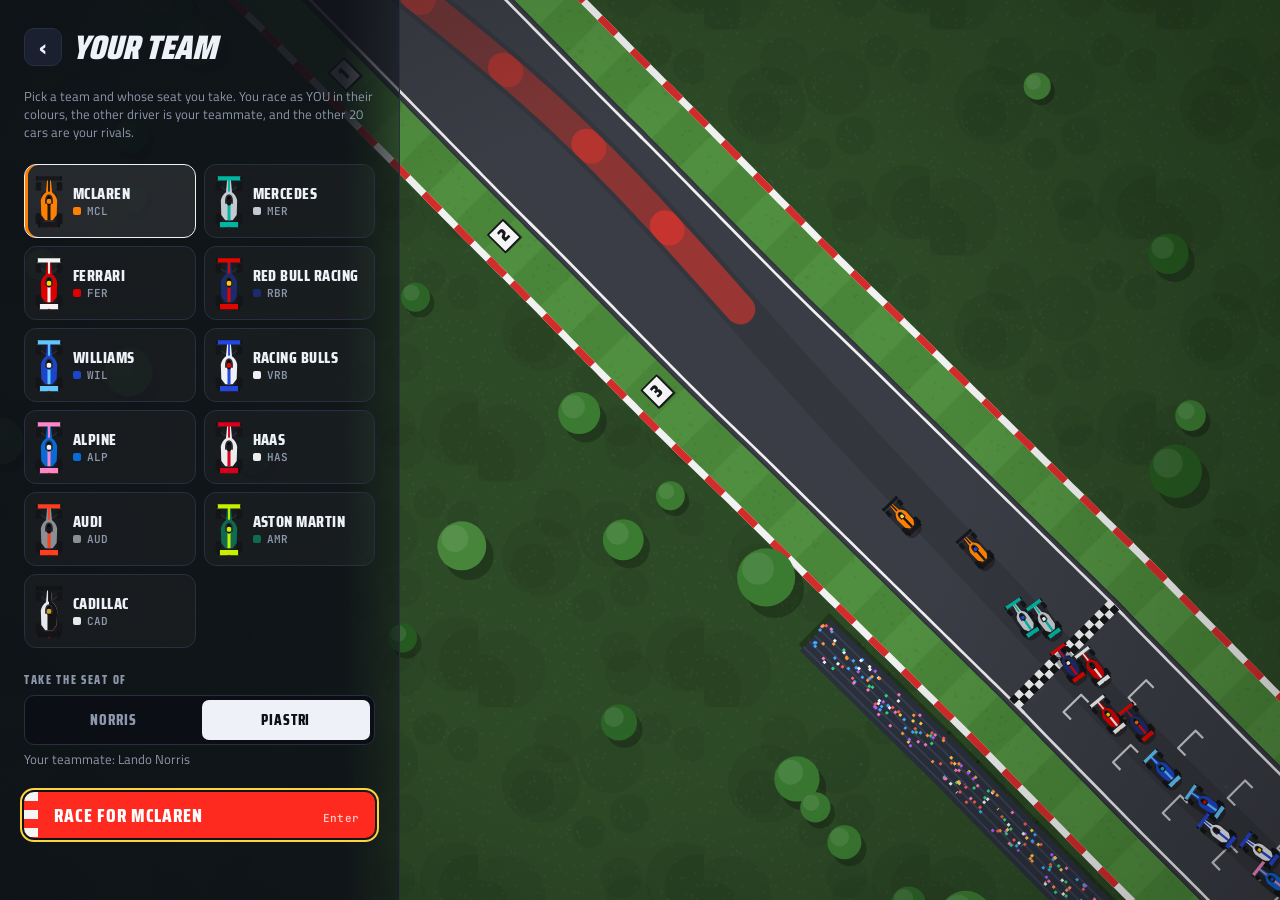
==== commit af982dbc: "Phone buttons: arrows to steer, GAS above BRAKE, speed next to the gas Buttons are now the default p" ====
--- a/index.html
+++ b/index.html
@@ -34,6 +34,8 @@
       <span class="pedal-label brake">BRAKE</span>
       <span class="pedal-knob" aria-hidden="true"></span>
     </div>
+    <div class="tbtns steer-btns" aria-label="Steering buttons: left and right"><span class="tbtn left" aria-hidden="true">‹</span><span class="tbtn right" aria-hidden="true">›</span></div>
+    <div class="tbtns pedal-btns" aria-label="Brake and gas buttons"><span class="tbtn gas">GAS</span><span class="tbtn brake">BRAKE</span></div>
   </div>
   <button id="pauseBtn" class="pause-btn" aria-label="Pause" hidden><i></i></button>
 
--- a/css/style.css
+++ b/css/style.css
@@ -1,7 +1,7 @@
 /* Layout: a pit-wall timing monitor floating over a live race. Left rail on
    wide screens, bottom sheet on phones; pause and results are centred modals. */
 :root {
-  --build: "14"; /* must match BUILD in js/main.js */
+  --build: "15"; /* must match BUILD in js/main.js */
   --asphalt: #0d1016;
   --panel: rgba(13, 16, 23, 0.9);
   --panel-solid: #131822;
@@ -233,6 +233,100 @@
   }
 }
 
+/* Buttons: ‹ › under one thumb, GAS above BRAKE under the other, like the
+   arrow keys on a computer. A thumb can rock from one button to its
+   neighbour without lifting (handled in input.js). */
+.tbtns {
+  display: none;
+  position: absolute;
+  bottom: calc(env(safe-area-inset-bottom, 0px) + 16px);
+  gap: 12px;
+  pointer-events: none;
+}
+
+.steer-btns {
+  left: max(14px, calc(env(safe-area-inset-left, 0px) + 12px));
+}
+
+.pedal-btns {
+  right: max(14px, calc(env(safe-area-inset-right, 0px) + 12px));
+  flex-direction: column; /* GAS on top, BRAKE below, like the pedal */
+  gap: 10px;
+}
+
+.touch.buttons .steer-pad,
+.touch.buttons .pedal {
+  display: none;
+}
+
+.touch.buttons .tbtns {
+  display: flex;
+}
+
+.tbtn {
+  display: grid;
+  place-items: center;
+  box-sizing: border-box;
+  border-radius: 24px;
+  border: 2px solid rgba(255, 255, 255, 0.2);
+  background: rgba(10, 13, 19, 0.42);
+  color: rgba(255, 255, 255, 0.85);
+  backdrop-filter: blur(2px);
+  -webkit-backdrop-filter: blur(2px);
+  transition: background 60ms, border-color 60ms, transform 60ms;
+}
+
+.steer-btns .tbtn {
+  width: 92px;
+  height: 92px;
+  font: 700 46px/1 var(--font-ui);
+  padding-bottom: 6px;
+}
+
+.pedal-btns .tbtn {
+  width: 104px;
+  height: 84px;
+  font: 800 15px/1 var(--font-display);
+  letter-spacing: 0.08em;
+}
+
+.tbtn.brake {
+  background: rgba(255, 90, 79, 0.18);
+}
+
+.tbtn.gas {
+  background: rgba(49, 214, 123, 0.17);
+}
+
+.steer-btns .tbtn.on {
+  background: rgba(255, 210, 63, 0.42);
+  border-color: rgba(255, 220, 110, 0.95);
+  transform: scale(0.96);
+}
+
+.tbtn.brake.on {
+  background: rgba(255, 90, 79, 0.58);
+  border-color: rgba(255, 120, 110, 0.95);
+  transform: scale(0.96);
+}
+
+.tbtn.gas.on {
+  background: rgba(49, 214, 123, 0.52);
+  border-color: rgba(90, 235, 150, 0.95);
+  transform: scale(0.96);
+}
+
+@media (min-height: 501px) {
+  .steer-btns .tbtn {
+    width: 100px;
+    height: 100px;
+  }
+  .pedal-btns .tbtn {
+    width: 110px;
+    height: 100px;
+  }
+}
+
 /* Swapped sides: steering under the right thumb, gas and brake under the
    left (and the pause button moves over with the pedal). */
 .touch.swap .steer-pad {
@@ -241,6 +335,16 @@
 }
 
 .touch.swap .pedal {
+  right: auto;
+  left: max(14px, calc(env(safe-area-inset-left, 0px) + 12px));
+}
+
+.touch.swap .steer-btns {
+  left: auto;
+  right: max(14px, calc(env(safe-area-inset-right, 0px) + 12px));
+}
+
+.touch.swap .pedal-btns {
   right: auto;
   left: max(14px, calc(env(safe-area-inset-left, 0px) + 12px));
 }
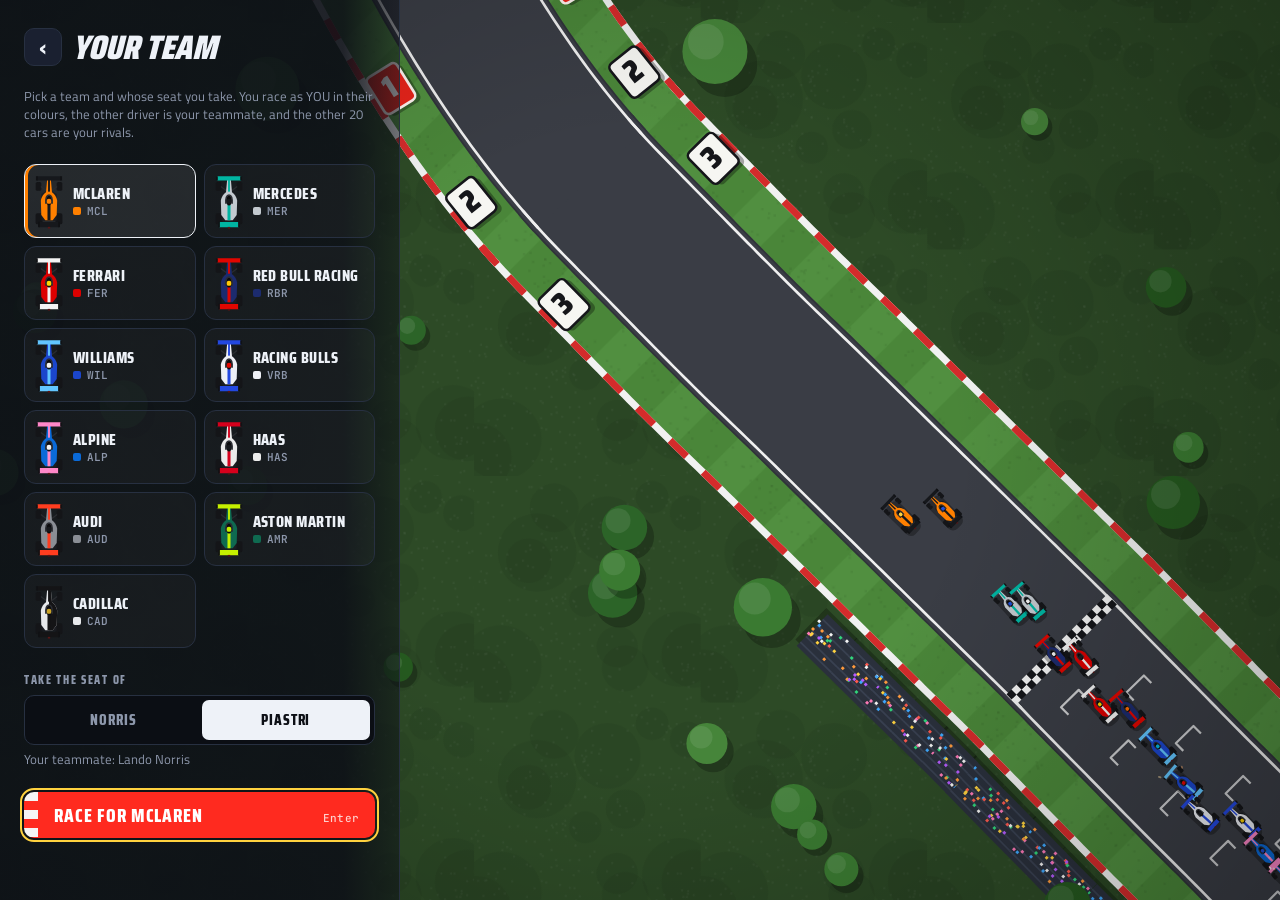
==== commit e988cffd: "Real chicanes, braking boards, smarter racing line; buttons only on phones Chicanes are rebuilt at g" ====
--- a/index.html
+++ b/index.html
@@ -23,17 +23,6 @@
   <div id="insets" aria-hidden="true"></div>
 
   <div id="touch" class="touch" hidden>
-    <div class="steer-pad" aria-label="Steering: slide left or right">
-      <span class="steer-arrow l" aria-hidden="true">‹</span>
-      <span class="steer-arrow r" aria-hidden="true">›</span>
-      <span class="steer-center" aria-hidden="true"></span>
-      <span class="steer-knob" aria-hidden="true"></span>
-    </div>
-    <div class="pedal" aria-label="Pedal: slide up for gas, down for brake">
-      <span class="pedal-label gas">GAS</span>
-      <span class="pedal-label brake">BRAKE</span>
-      <span class="pedal-knob" aria-hidden="true"></span>
-    </div>
     <div class="tbtns steer-btns" aria-label="Steering buttons: left and right"><span class="tbtn left" aria-hidden="true">‹</span><span class="tbtn right" aria-hidden="true">›</span></div>
     <div class="tbtns pedal-btns" aria-label="Brake and gas buttons"><span class="tbtn gas">GAS</span><span class="tbtn brake">BRAKE</span></div>
   </div>
--- a/css/style.css
+++ b/css/style.css
@@ -1,7 +1,7 @@
 /* Layout: a pit-wall timing monitor floating over a live race. Left rail on
    wide screens, bottom sheet on phones; pause and results are centred modals. */
 :root {
-  --build: "15"; /* must match BUILD in js/main.js */
+  --build: "16"; /* must match BUILD in js/main.js */
   --asphalt: #0d1016;
   --panel: rgba(13, 16, 23, 0.9);
   --panel-solid: #131822;
@@ -83,161 +83,11 @@
   touch-action: none;
 }
 
-/* Left thumb: steering strip, about two thirds of the width. */
-.steer-pad {
-  position: absolute;
-  left: max(14px, calc(env(safe-area-inset-left, 0px) + 12px));
-  bottom: calc(env(safe-area-inset-bottom, 0px) + 18px);
-  width: min(calc(66.6% - 36px), 380px);
-  height: 84px;
-  box-sizing: border-box;
-  border-radius: 26px;
-  background: rgba(10, 13, 19, 0.42);
-  border: 2px solid rgba(255, 255, 255, 0.18);
-  backdrop-filter: blur(2px);
-  -webkit-backdrop-filter: blur(2px);
-}
-
-.steer-pad::before {
-  content: "";
-  position: absolute;
-  left: 34px;
-  right: 34px;
-  top: 50%;
-  height: 4px;
-  margin-top: -2px;
-  border-radius: 2px;
-  background: rgba(255, 255, 255, 0.14);
-}
-
-.steer-arrow {
-  position: absolute;
-  top: 50%;
-  transform: translateY(-54%);
-  font: 700 30px/1 var(--font-ui);
-  color: rgba(255, 255, 255, 0.42);
-}
-
-.steer-arrow.l { left: 12px; }
-.steer-arrow.r { right: 12px; }
-
-.steer-center {
-  position: absolute;
-  left: 50%;
-  top: 16px;
-  bottom: 16px;
-  width: 2px;
-  margin-left: -1px;
-  border-radius: 1px;
-  background: rgba(255, 255, 255, 0.4);
-}
-
-.steer-knob,
-.pedal-knob {
-  position: absolute;
-  left: 50%;
-  width: 52px;
-  height: 52px;
-  margin-left: -26px;
-  border-radius: 50%;
-  box-sizing: border-box;
-  background: rgba(255, 255, 255, 0.16);
-  border: 2px solid rgba(255, 255, 255, 0.5);
-  transition: left 140ms ease-out, top 140ms ease-out, background 80ms;
-  pointer-events: none;
-}
-
-.steer-knob {
-  top: 50%;
-  margin-top: -26px;
-}
-
-.steer-pad.on .steer-knob,
-.pedal.on .pedal-knob {
-  background: rgba(255, 255, 255, 0.85);
-  transition: background 80ms;
-}
-
-.steer-pad.on .steer-center {
-  background: rgba(255, 210, 63, 0.9);
-}
-
-/* Right thumb: upright pedal. Gas on top, neutral band, brake at the bottom. */
-.pedal {
-  position: absolute;
-  right: max(14px, calc(env(safe-area-inset-right, 0px) + 12px));
-  bottom: calc(env(safe-area-inset-bottom, 0px) + 18px);
-  width: 84px;
-  height: min(240px, 34vh);
-  box-sizing: border-box;
-  border-radius: 26px;
-  border: 2px solid rgba(255, 255, 255, 0.18);
-  background: linear-gradient(
-    180deg,
-    rgba(49, 214, 123, 0.2) 0 52%,
-    rgba(10, 13, 19, 0.42) 52% 66%,
-    rgba(255, 90, 79, 0.22) 66% 100%
-  );
-  backdrop-filter: blur(2px);
-  -webkit-backdrop-filter: blur(2px);
-}
-
-.pedal.gas-on {
-  border-color: rgba(49, 214, 123, 0.8);
-  background: linear-gradient(
-    180deg,
-    rgba(49, 214, 123, 0.42) 0 52%,
-    rgba(10, 13, 19, 0.42) 52% 66%,
-    rgba(255, 90, 79, 0.22) 66% 100%
-  );
-}
-
-.pedal.brake-on {
-  border-color: rgba(255, 90, 79, 0.85);
-  background: linear-gradient(
-    180deg,
-    rgba(49, 214, 123, 0.2) 0 52%,
-    rgba(10, 13, 19, 0.42) 52% 66%,
-    rgba(255, 90, 79, 0.48) 66% 100%
-  );
-}
-
-.pedal-label {
-  position: absolute;
-  left: 0;
-  right: 0;
-  text-align: center;
-  font: 800 14px/1 var(--font-display);
-  letter-spacing: 0.08em;
-  color: rgba(255, 255, 255, 0.82);
-  pointer-events: none;
-}
-
-.pedal-label.gas { top: 14%; }
-.pedal-label.brake { bottom: 11%; }
-
-.pedal-knob {
-  top: 30%;
-  margin-top: -26px;
-}
-
-/* Phone held sideways: the strip stays out of the middle, the pedal is tall. */
-@media (orientation: landscape) and (max-height: 500px) {
-  .steer-pad {
-    width: min(32vw, 290px);
-    height: 88px;
-  }
-  .pedal {
-    width: 96px;
-    height: min(52vh, 200px);
-  }
-}
-
 /* Buttons: ‹ › under one thumb, GAS above BRAKE under the other, like the
    arrow keys on a computer. A thumb can rock from one button to its
    neighbour without lifting (handled in input.js). */
 .tbtns {
-  display: none;
+  display: flex;
   position: absolute;
   bottom: calc(env(safe-area-inset-bottom, 0px) + 16px);
   gap: 12px;
@@ -252,15 +102,6 @@
   right: max(14px, calc(env(safe-area-inset-right, 0px) + 12px));
   flex-direction: column; /* GAS on top, BRAKE below, like the pedal */
   gap: 10px;
-}
-
-.touch.buttons .steer-pad,
-.touch.buttons .pedal {
-  display: none;
-}
-
-.touch.buttons .tbtns {
-  display: flex;
 }
 
 .tbtn {
@@ -329,16 +170,6 @@
 
 /* Swapped sides: steering under the right thumb, gas and brake under the
    left (and the pause button moves over with the pedal). */
-.touch.swap .steer-pad {
-  left: auto;
-  right: max(14px, calc(env(safe-area-inset-right, 0px) + 12px));
-}
-
-.touch.swap .pedal {
-  right: auto;
-  left: max(14px, calc(env(safe-area-inset-left, 0px) + 12px));
-}
-
 .touch.swap .steer-btns {
   left: auto;
   right: max(14px, calc(env(safe-area-inset-right, 0px) + 12px));
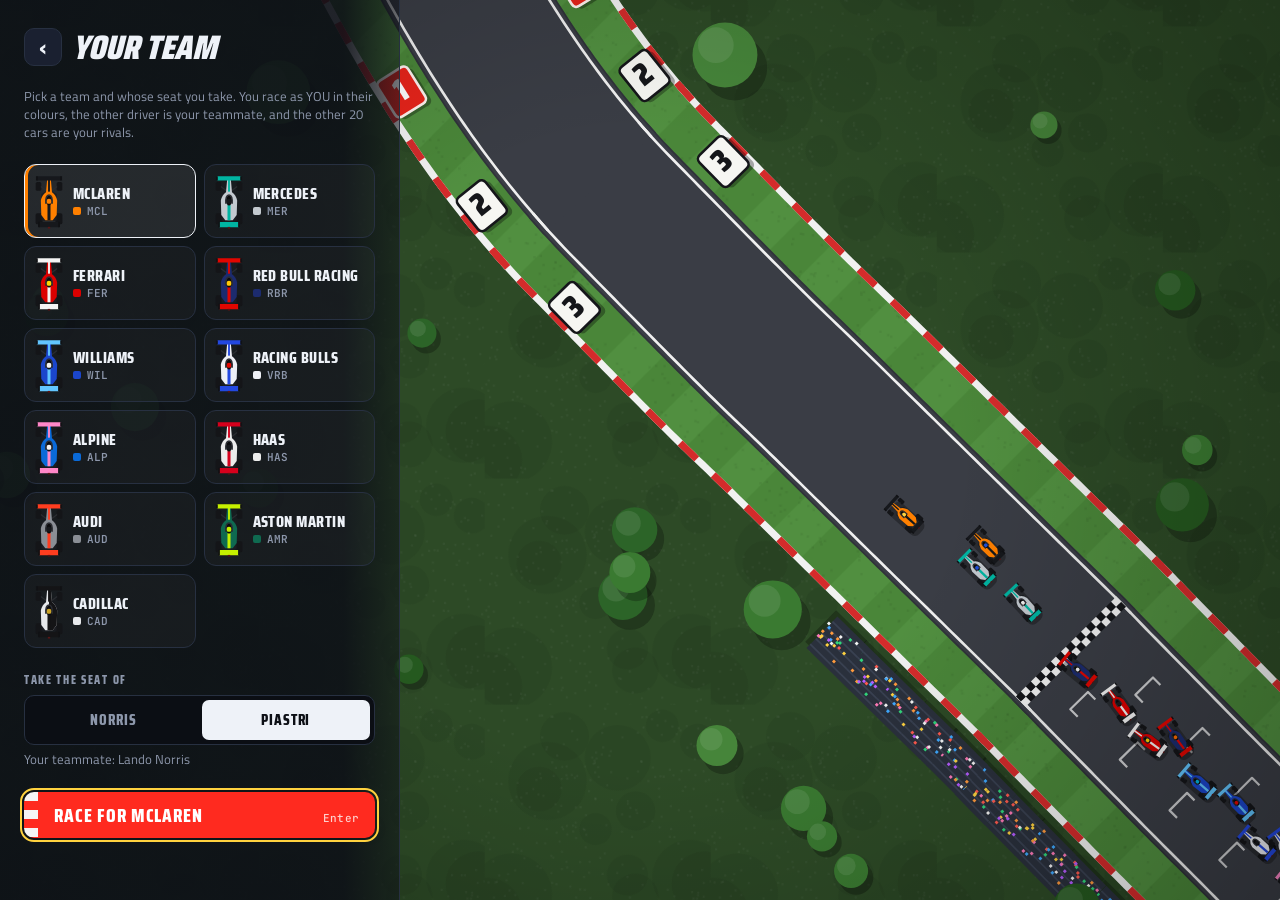
==== commit 9eefe5a6: "Slipstream only on straights, tighter drifts, no pinning from behind, no iPhone magnifier Corner cal" ====
--- a/index.html
+++ b/index.html
@@ -23,8 +23,8 @@
   <div id="insets" aria-hidden="true"></div>
 
   <div id="touch" class="touch" hidden>
-    <div class="tbtns steer-btns" aria-label="Steering buttons: left and right"><span class="tbtn left" aria-hidden="true">‹</span><span class="tbtn right" aria-hidden="true">›</span></div>
-    <div class="tbtns pedal-btns" aria-label="Brake and gas buttons"><span class="tbtn gas">GAS</span><span class="tbtn brake">BRAKE</span></div>
+    <div class="tbtns steer-btns" aria-label="Steering buttons: left and right"><span class="tbtn left" data-label="‹" aria-hidden="true"></span><span class="tbtn right" data-label="›" aria-hidden="true"></span></div>
+    <div class="tbtns pedal-btns" aria-label="Brake and gas buttons"><span class="tbtn gas" data-label="GAS" aria-label="Gas"></span><span class="tbtn brake" data-label="BRAKE" aria-label="Brake"></span></div>
   </div>
   <button id="pauseBtn" class="pause-btn" aria-label="Pause" hidden><i></i></button>
 
--- a/css/style.css
+++ b/css/style.css
@@ -1,7 +1,7 @@
 /* Layout: a pit-wall timing monitor floating over a live race. Left rail on
    wide screens, bottom sheet on phones; pause and results are centred modals. */
 :root {
-  --build: "16"; /* must match BUILD in js/main.js */
+  --build: "18"; /* must match BUILD in js/main.js */
   --asphalt: #0d1016;
   --panel: rgba(13, 16, 23, 0.9);
   --panel-solid: #131822;
@@ -115,6 +115,16 @@
   backdrop-filter: blur(2px);
   -webkit-backdrop-filter: blur(2px);
   transition: background 60ms, border-color 60ms, transform 60ms;
+  -webkit-user-select: none;
+  user-select: none;
+  -webkit-touch-callout: none;
+}
+
+/* The labels are drawn, not text, so a long press can't bring up the
+   iPhone's text magnifier (which would take over the touch). */
+.tbtn::before {
+  content: attr(data-label);
+  pointer-events: none;
 }
 
 .steer-btns .tbtn {
